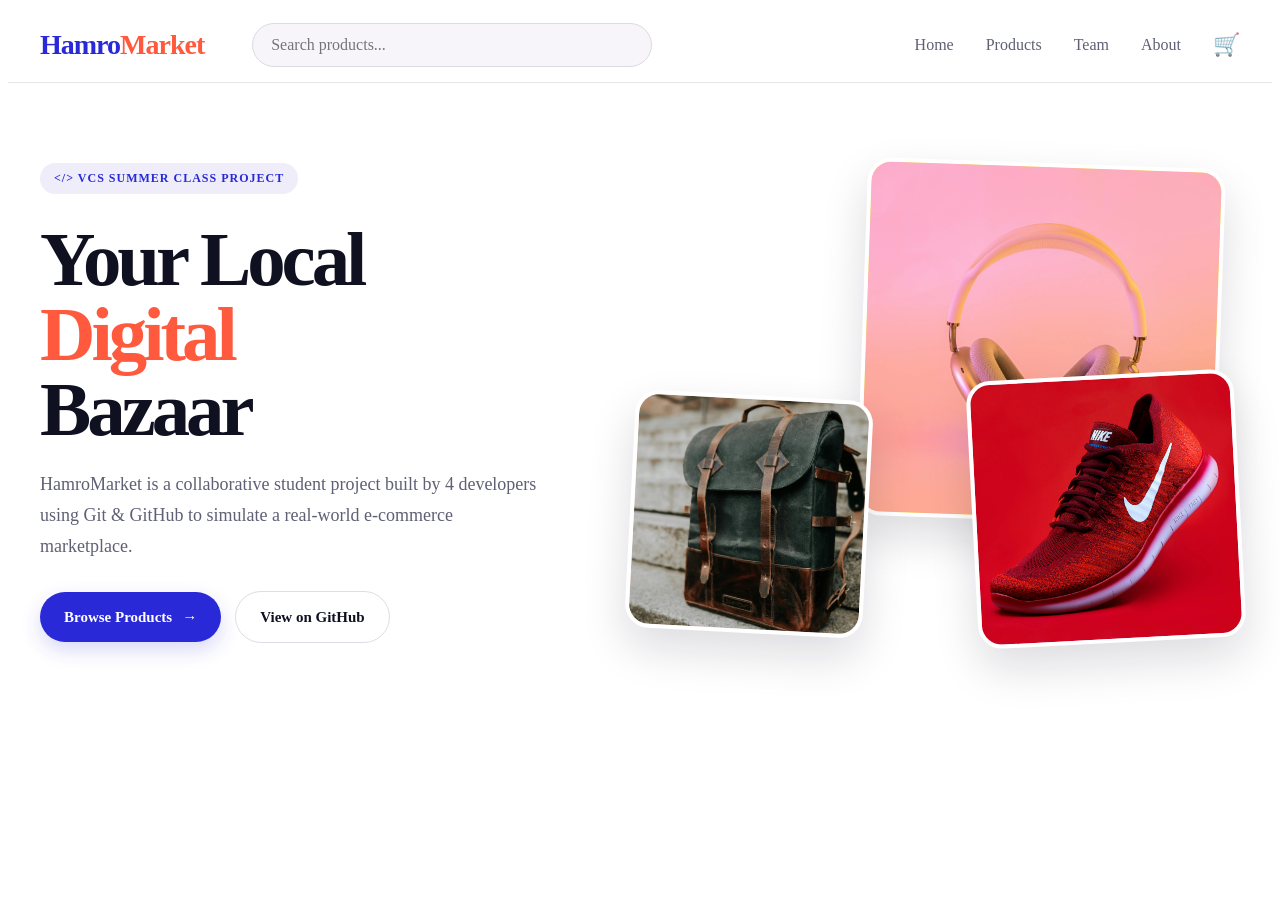
==== index.html @ f5a272bb "add hero text and hero image" ====
<!DOCTYPE html>
<html lang="en">

<head>

    <meta charset="UTF-8">

    <meta
        name="viewport"
        content="width=device-width, initial-scale=1.0"
    >

    <title>HamroMarket | Your Local Digital Bazaar</title>

    <link rel="stylesheet" href="css/style.css">

</head>

<body>
    <header class="site-header">
    <div class="header-container">

        <a href="index.html" class="logo">
            <span class="logo-hamro">Hamro</span><span class="logo-market">Market</span>
        </a>

        <div class="search-container">
            <label for="product-search" class="visually-hidden">
                Search products
            </label>

            <input
                type="search"
                id="product-search"
                placeholder="Search products..."
            >
        </div>

        <nav class="main-nav" aria-label="Main navigation">
            <a href="index.html">Home</a>
            <a href="products.html">Products</a>
            <a href="#team">Team</a>
            <a href="contact.html">About</a>
            <a href="cart.html" class="cart-link" aria-label="Shopping cart">
                🛒
            </a>
        </nav>

    </div>
</header>

    

    <main>
        <section class="hero">
    <div class="hero-container">

        <div class="hero-content">

            <span class="hero-badge">
                &lt;/&gt; VCS SUMMER CLASS PROJECT
            </span>

            <h1>
                Your Local
                <span>Digital</span>
                Bazaar
            </h1>

            <p class="hero-description">
                HamroMarket is a collaborative student project built by
                4 developers using Git &amp; GitHub to simulate a
                real-world e-commerce marketplace.
            </p>

            <div class="hero-actions">
                <a href="products.html" class="btn btn-primary">
                    Browse Products <span>→</span>
                </a>

                <a
                    href="https://github.com/"
                    class="btn btn-secondary"
                    target="_blank"
                    rel="noopener noreferrer"
                >
                    View on GitHub
                </a>
            </div>

        </div>

        <div class="hero-visual" aria-label="Featured products">

            <div class="hero-image hero-image-main">
                <img
                    src="images/headphone.webp"
                    alt="Premium wireless headphones"
                    width="360"
                    height="360"
                >
            </div>

            <div class="hero-image hero-image-shoe">
                <img
                    src="images/shoes.webp"
                    alt="Red running shoes"
                    width="250"
                    height="250"
                >
            </div>

            <div class="hero-image hero-image-bag">
                <img
                    src="images/bagpack.webp"
                    alt="Backpack for travel"
                    width="190"
                    height="190"
                >
            </div>

        </div>

    </div>
</section>

        <section class="categories">
            <!-- categories -->
        </section>

        <section class="featured-products">
            <!-- products -->
        </section>

        <section class="team" id="team">
            <!-- team -->
        </section>

    </main>

    <footer class="site-footer">
        <!-- footer -->
    </footer>
    <script src="js/main.js"></script>

</body>

</html>
---- css/style.css ----
/* =========================
   Header / Navigation
   ========================= */

.site-header {
    width: 100%;
    border-bottom: 1px solid #e5e5e5;
    background-color: #ffffff;
}

.header-container {
    max-width: 1440px;
    min-height: 74px;
    margin: 0 auto;
    padding: 0 32px;

    display: flex;
    align-items: center;
    gap: 48px;
}

/* Logo */

.logo {
    flex-shrink: 0;

    font-size: 28px;
    font-weight: 700;
    text-decoration: none;
    letter-spacing: -1px;
}

.logo-hamro {
    color: #2929d8;
}

.logo-market {
    color: #ff5a3d;
}

/* Search */

.search-container {
    flex: 1;
    max-width: 400px;
}

.search-container input {
    width: 100%;
    box-sizing: border-box;

    padding: 12px 18px;

    border: 1px solid #ddd9e5;
    border-radius: 30px;

    background-color: #f7f5fa;

    font-size: 16px;
    font-family: inherit;

    outline: none;
}

.search-container input:focus {
    border-color: #2929d8;
}

/* Navigation */

.main-nav {
    margin-left: auto;

    display: flex;
    align-items: center;
    gap: 32px;
}

.main-nav a {
    color: #5f6075;

    font-size: 16px;
    font-weight: 500;

    text-decoration: none;

    transition: color 0.2s ease;
}

.main-nav a:hover,
.main-nav a:focus {
    color: #2929d8;
}

.cart-link {
    font-size: 22px !important;
}

/* Accessibility */

.visually-hidden {
    position: absolute;

    width: 1px;
    height: 1px;

    padding: 0;
    margin: -1px;

    overflow: hidden;
    clip: rect(0, 0, 0, 0);

    white-space: nowrap;
    border: 0;
}

/* =========================
   Hero Text
   ========================= */

.hero-content {
    max-width: 600px;
}

/* Project Badge */

.hero-badge {
    display: inline-flex;
    align-items: center;

    padding: 8px 14px;

    border-radius: 999px;

    background-color: #eeedf9;
    color: #2929d8;

    font-size: 12px;
    font-weight: 700;
    letter-spacing: 1px;
    text-transform: uppercase;
}

/* Main Heading */

.hero h1 {
    margin: 28px 0 22px;

    color: #0f1020;

    font-size: clamp(58px, 6vw, 88px);
    font-weight: 800;
    line-height: 0.98;
    letter-spacing: -4px;
}

.hero h1 span {
    display: block;
    color: #ff5a3d;
}

/* Description */

.hero-description {
    max-width: 540px;

    margin: 0 0 30px;

    color: #5f6075;

    font-size: 18px;
    font-weight: 400;
    line-height: 1.7;
}

/* Buttons */

.hero-actions {
    display: flex;
    align-items: center;
    gap: 14px;
}

.btn {
    display: inline-flex;
    align-items: center;
    justify-content: center;
    gap: 10px;

    min-height: 50px;
    padding: 0 24px;

    border-radius: 999px;

    font-size: 15px;
    font-weight: 600;

    text-decoration: none;

    transition:
        transform 0.2s ease,
        box-shadow 0.2s ease,
        background-color 0.2s ease,
        border-color 0.2s ease;
}

.btn:hover {
    transform: translateY(-2px);
}

/* Primary CTA */

.btn-primary {
    background-color: #2929d8;
    color: #ffffff;

    box-shadow: 0 8px 20px rgba(41, 41, 216, 0.18);
}

.btn-primary:hover {
    background-color: #2020b8;
}

/* Secondary CTA */

.btn-secondary {
    background-color: #ffffff;
    color: #0f1020;

    border: 1px solid #dedde5;
}

.btn-secondary:hover {
    border-color: #2929d8;
    color: #2929d8;
}

/* =========================
   Hero Product Visual
   ========================= */

.hero-visual {
    position: relative;

    width: 620px;
    height: 500px;

    flex-shrink: 0;
}

/* Common image card */

.hero-image {
    position: absolute;

    overflow: hidden;

    background-color: #f7f5fa;

    border: 4px solid #ffffff;
    border-radius: 24px;

    box-shadow: 0 20px 45px rgba(15, 16, 32, 0.14);
}

.hero-image img {
    display: block;

    width: 100%;
    height: 100%;

    object-fit: cover;
}

/* Main product */

.hero-image-main {
    top: 10px;
    right: 20px;

    width: 350px;
    height: 350px;

    background-color: #f3d64f;

    transform: rotate(2deg);

    z-index: 1;
}

.hero-image-shoe {
    right: 0;
    bottom: 10px;

    width: 260px;
    height: 260px;

    background-color: #e9e9f8;

    transform: rotate(-3deg);

    z-index: 2;
}

.hero-image-bag {
    left: 10px;
    bottom: 20px;

    width: 230px;
    height: 230px;

    background-color: #ffe2da;

    transform: rotate(3deg);

    z-index: 2;
}

.hero-container {
    max-width: 1440px;
    min-height: 620px;

    margin: 0 auto;
    padding: 70px 32px;

    display: flex;
    flex-direction: row;
    align-items: center;
    justify-content: space-between;

    gap: 80px;

    box-sizing: border-box;
}
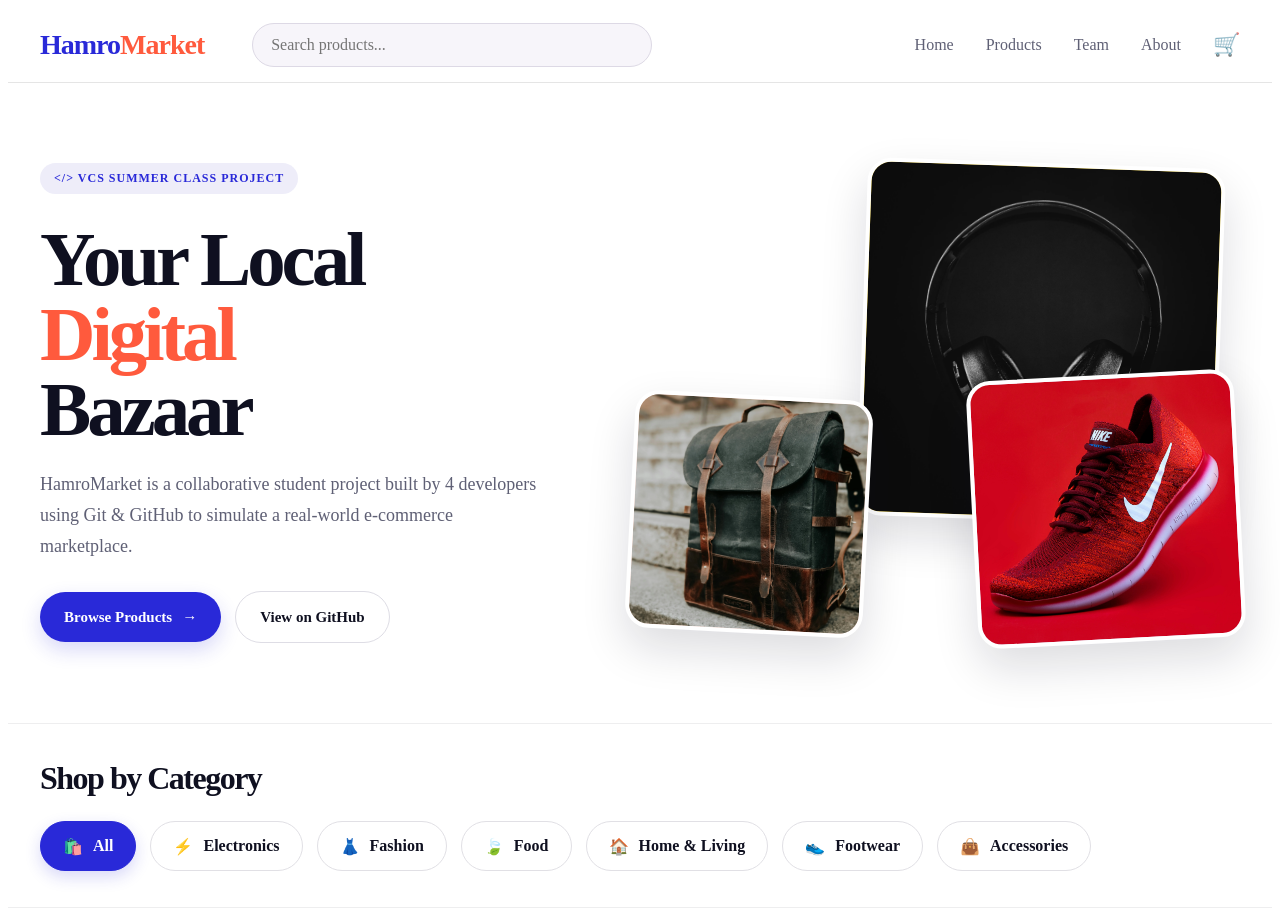
==== commit 0458fafa: "add categories section" ====
--- a/index.html
+++ b/index.html
@@ -124,9 +124,64 @@
     </div>
 </section>
 
-        <section class="categories">
-            <!-- categories -->
-        </section>
+        <section class="categories" aria-labelledby="category-heading">
+    <div class="section-container">
+
+        <h2 id="category-heading">Shop by Category</h2>
+
+        <div class="category-list" role="list">
+
+            <a href="products.html" class="category-item active" role="listitem">
+                <span aria-hidden="true">🛍️</span>
+                <span>All</span>
+            </a>
+
+            <a href="products.html?category=electronics"
+               class="category-item"
+               role="listitem">
+                <span aria-hidden="true">⚡</span>
+                <span>Electronics</span>
+            </a>
+
+            <a href="products.html?category=fashion"
+               class="category-item"
+               role="listitem">
+                <span aria-hidden="true">👗</span>
+                <span>Fashion</span>
+            </a>
+
+            <a href="products.html?category=food"
+               class="category-item"
+               role="listitem">
+                <span aria-hidden="true">🍃</span>
+                <span>Food</span>
+            </a>
+
+            <a href="products.html?category=home"
+               class="category-item"
+               role="listitem">
+                <span aria-hidden="true">🏠</span>
+                <span>Home &amp; Living</span>
+            </a>
+
+            <a href="products.html?category=footwear"
+               class="category-item"
+               role="listitem">
+                <span aria-hidden="true">👟</span>
+                <span>Footwear</span>
+            </a>
+
+            <a href="products.html?category=accessories"
+               class="category-item"
+               role="listitem">
+                <span aria-hidden="true">👜</span>
+                <span>Accessories</span>
+            </a>
+
+        </div>
+
+    </div>
+</section>
 
         <section class="featured-products">
             <!-- products -->
--- a/css/style.css
+++ b/css/style.css
@@ -331,4 +331,100 @@
     gap: 80px;
 
     box-sizing: border-box;
+}
+
+
+/* =========================
+   Categories
+   ========================= */
+
+.categories {
+    width: 100%;
+    padding: 36px 0;
+
+    background-color: #ffffff;
+
+    border-top: 1px solid #eeeeef;
+    border-bottom: 1px solid #eeeeef;
+}
+
+.section-container {
+    max-width: 1440px;
+
+    margin: 0 auto;
+    padding: 0 32px;
+
+    box-sizing: border-box;
+}
+
+.categories h2 {
+    margin: 0 0 24px;
+
+    color: #0f1020;
+
+    font-size: 32px;
+    font-weight: 750;
+    letter-spacing: -1.5px;
+}
+
+.category-list {
+    display: flex;
+    align-items: center;
+    gap: 14px;
+
+    flex-wrap: wrap;
+}
+
+.category-item {
+    display: inline-flex;
+    align-items: center;
+    justify-content: center;
+    gap: 10px;
+
+    min-height: 48px;
+    padding: 0 22px;
+
+    border: 1px solid #e1e0e5;
+    border-radius: 999px;
+
+    background-color: #ffffff;
+    color: #0f1020;
+
+    font-size: 16px;
+    font-weight: 600;
+
+    text-decoration: none;
+
+    transition:
+        background-color 0.2s ease,
+        color 0.2s ease,
+        border-color 0.2s ease,
+        transform 0.2s ease,
+        box-shadow 0.2s ease;
+}
+
+.category-item:hover {
+    border-color: #2929d8;
+    color: #2929d8;
+
+    transform: translateY(-1px);
+}
+
+.category-item:focus-visible {
+    outline: 3px solid rgba(41, 41, 216, 0.25);
+    outline-offset: 3px;
+}
+
+.category-item.active {
+    background-color: #2929d8;
+    border-color: #2929d8;
+
+    color: #ffffff;
+
+    box-shadow: 0 6px 16px rgba(41, 41, 216, 0.18);
+}
+
+.category-item.active:hover {
+    color: #ffffff;
+    background-color: #2020b8;
 }
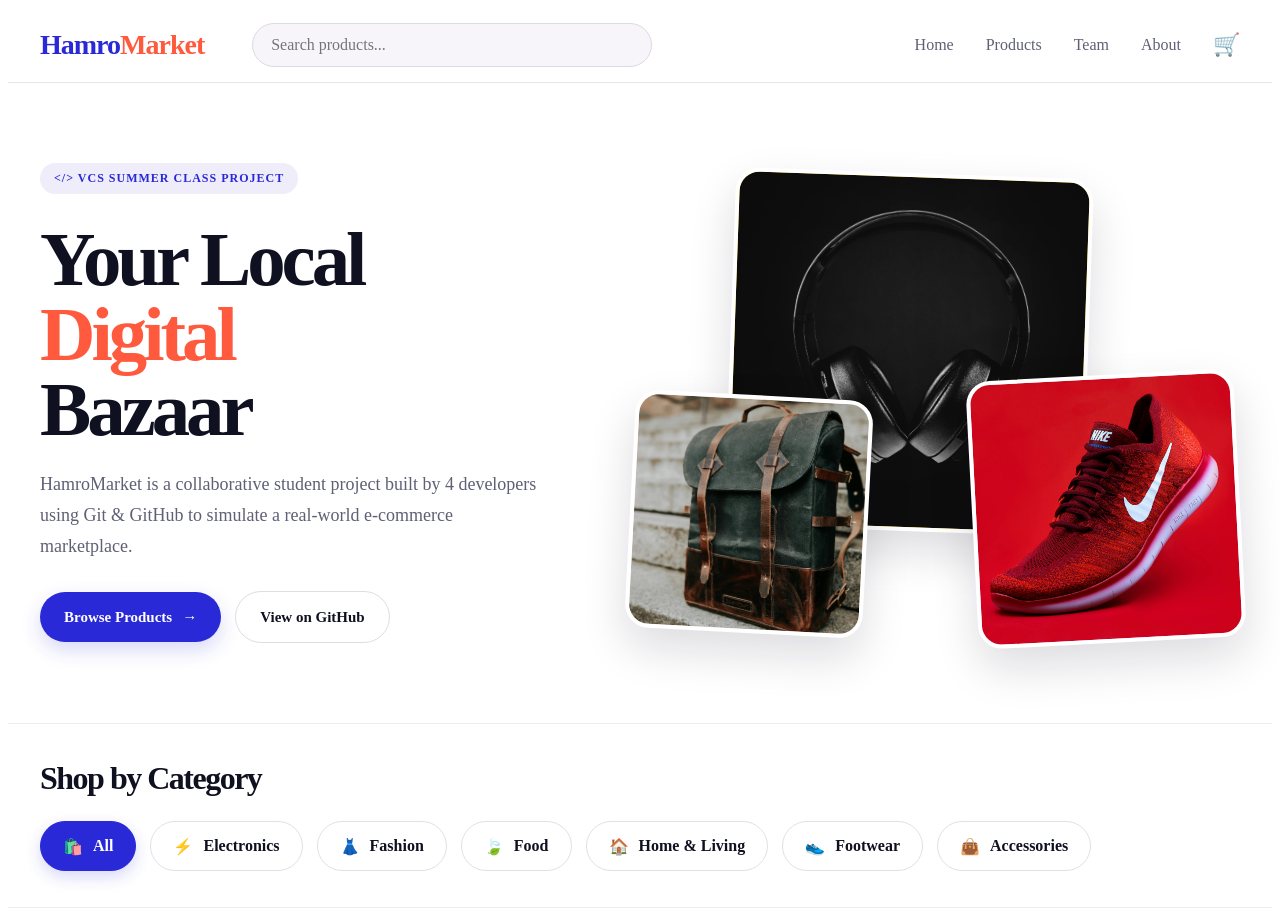
==== commit 19134c2c: "Add products page and link home page" ====
--- a/index.html
+++ b/index.html
@@ -13,6 +13,7 @@
     <title>HamroMarket | Your Local Digital Bazaar</title>
 
     <link rel="stylesheet" href="css/style.css">
+
 
 </head>
 
--- a/css/style.css
+++ b/css/style.css
@@ -275,8 +275,8 @@
 /* Main product */
 
 .hero-image-main {
-    top: 10px;
-    right: 20px;
+    top: 20px;
+    left: 110px;
 
     width: 350px;
     height: 350px;
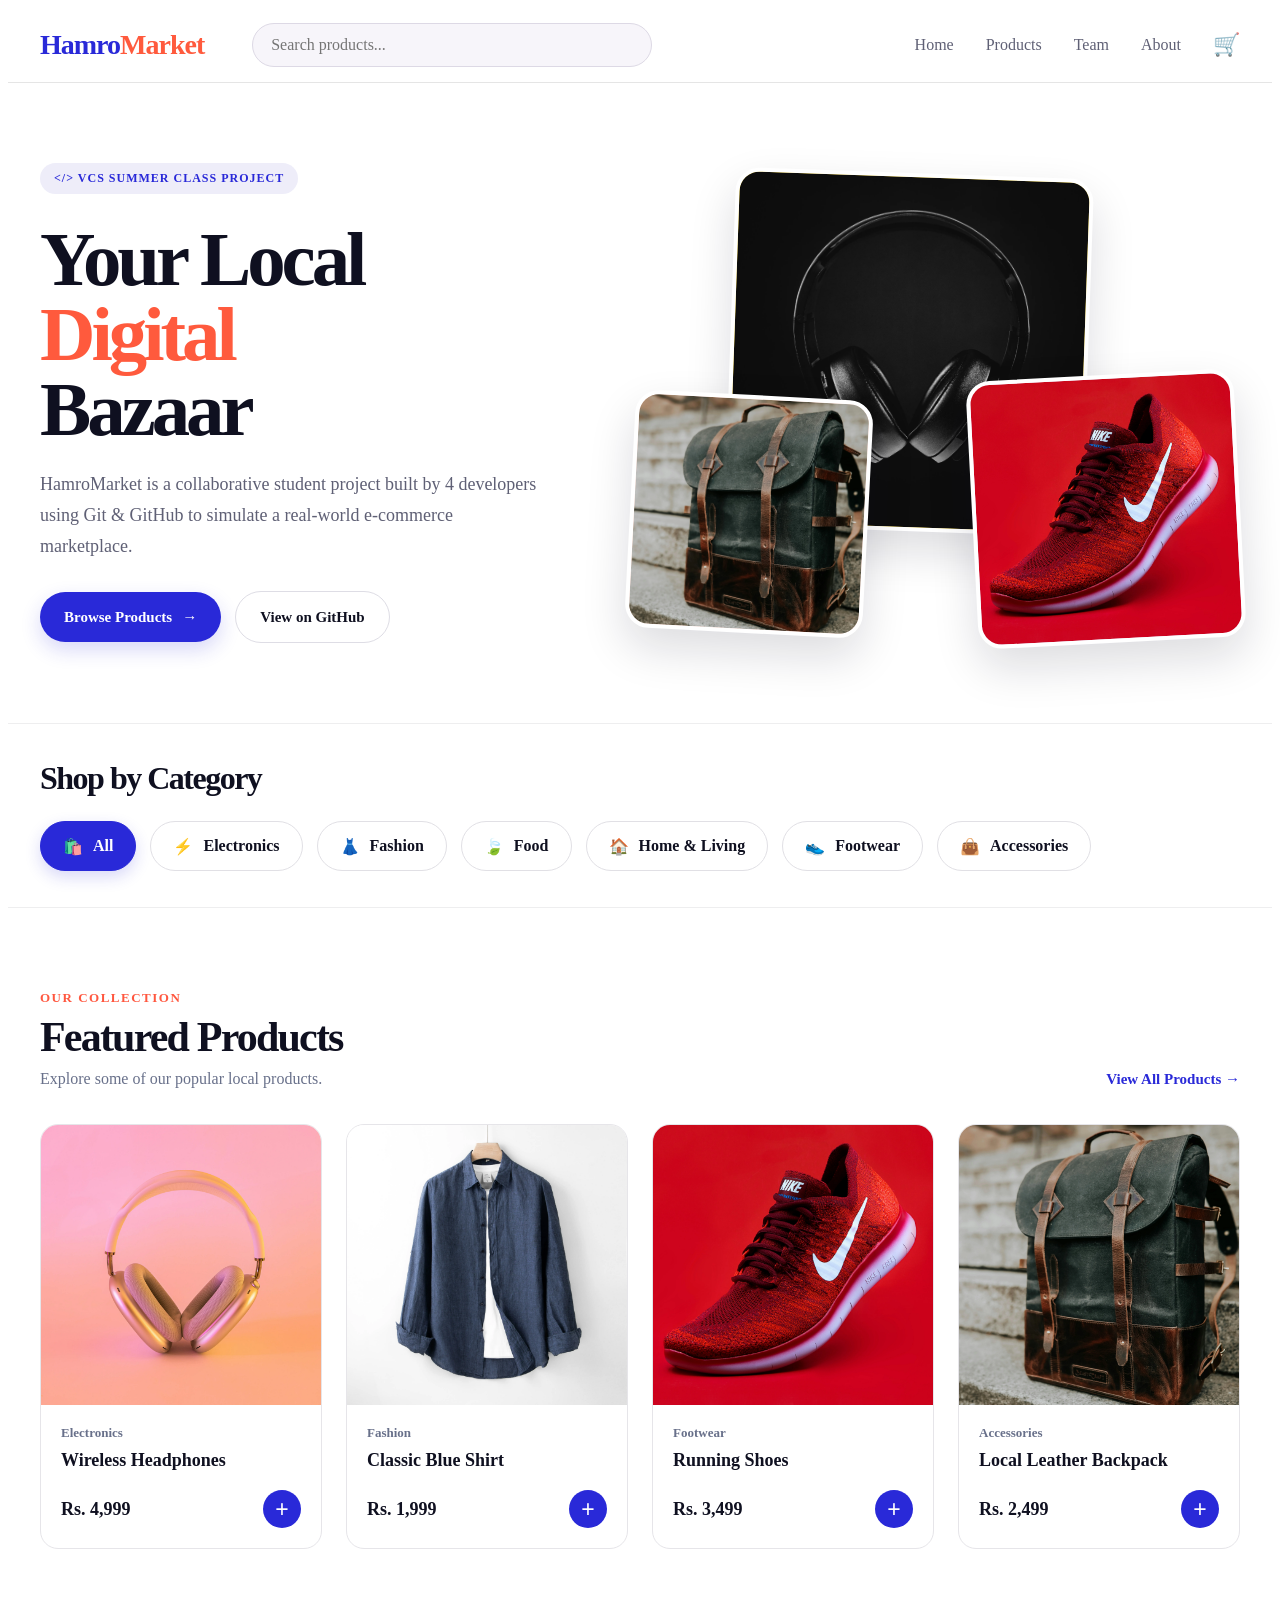
==== commit 3301bbc1: "Add feature products" ====
--- a/index.html
+++ b/index.html
@@ -13,7 +13,6 @@
     <title>HamroMarket | Your Local Digital Bazaar</title>
 
     <link rel="stylesheet" href="css/style.css">
-
 
 </head>
 
@@ -80,7 +79,7 @@
                 </a>
 
                 <a
-                    href="https://github.com/"
+                    href="https://github.com/suman222222/HAMROMARKET"
                     class="btn btn-secondary"
                     target="_blank"
                     rel="noopener noreferrer"
@@ -95,7 +94,7 @@
 
             <div class="hero-image hero-image-main">
                 <img
-                    src="images/headphone.webp"
+                    src="images/heroproducts/headphone.webp"
                     alt="Premium wireless headphones"
                     width="360"
                     height="360"
@@ -104,7 +103,7 @@
 
             <div class="hero-image hero-image-shoe">
                 <img
-                    src="images/shoes.webp"
+                    src="images/heroproducts/shoes.webp"
                     alt="Red running shoes"
                     width="250"
                     height="250"
@@ -113,7 +112,7 @@
 
             <div class="hero-image hero-image-bag">
                 <img
-                    src="images/bagpack.webp"
+                    src="images/heroproducts/bagpack.webp"
                     alt="Backpack for travel"
                     width="190"
                     height="190"
@@ -184,9 +183,208 @@
     </div>
 </section>
 
-        <section class="featured-products">
-            <!-- products -->
-        </section>
+
+        <section class="featured-products" aria-labelledby="products-heading">
+    <div class="section-container">
+
+        <div class="section-heading">
+            <div>
+                <span class="section-label">OUR COLLECTION</span>
+                <h2 id="products-heading">Featured Products</h2>
+                <p>Explore some of our popular local products.</p>
+            </div>
+
+            <a href="products.html" class="view-all-link">
+                View All Products →
+            </a>
+        </div>
+
+        <div class="product-grid">
+
+            <!-- Product 1 -->
+            <article class="product-card">
+
+                <a href="products.html" class="product-image">
+                    <img
+                        src="images/products/wireless headphone.webp"
+                        width="400"
+                        height="400"
+                        loading="lazy"
+                        alt="Wireless headphones"
+                    >
+                </a>
+
+                <div class="product-info">
+
+                    <span class="product-category">
+                        Electronics
+                    </span>
+
+                    <h3>
+                        <a href="products.html">
+                            Wireless Headphones
+                        </a>
+                    </h3>
+
+                    <div class="product-bottom">
+                        <span class="product-price">
+                            Rs. 4,999
+                        </span>
+
+                        <button
+                            type="button"
+                            class="add-cart-btn"
+                            aria-label="Add Wireless Headphones to cart"
+                        >
+                            +
+                        </button>
+                    </div>
+
+                </div>
+
+            </article>
+
+
+            <!-- Product 2 -->
+            <article class="product-card">
+
+                <a href="products.html" class="product-image">
+                    <img
+                        src="images/products/blue shirt.webp"
+                        width="400"
+                        height="400"
+                        loading="lazy"
+                        alt="Blue casual shirt"
+                    >
+                </a>
+
+                <div class="product-info">
+
+                    <span class="product-category">
+                        Fashion
+                    </span>
+
+                    <h3>
+                        <a href="products.html">
+                            Classic Blue Shirt
+                        </a>
+                    </h3>
+
+                    <div class="product-bottom">
+                        <span class="product-price">
+                            Rs. 1,999
+                        </span>
+
+                        <button
+                            type="button"
+                            class="add-cart-btn"
+                            aria-label="Add Classic Blue Shirt to cart"
+                        >
+                            +
+                        </button>
+                    </div>
+
+                </div>
+
+            </article>
+
+
+            <!-- Product 3 -->
+            <article class="product-card">
+
+                <a href="products.html" class="product-image">
+                    <img
+                        src="images/heroproducts/shoes.webp"
+                        width="400"
+                        height="400"
+                        loading="lazy"
+                        alt="Red running shoes"
+                    >
+                </a>
+
+                <div class="product-info">
+
+                    <span class="product-category">
+                        Footwear
+                    </span>
+
+                    <h3>
+                        <a href="products.html">
+                            Running Shoes
+                        </a>
+                    </h3>
+
+                    <div class="product-bottom">
+                        <span class="product-price">
+                            Rs. 3,499
+                        </span>
+
+                        <button
+                            type="button"
+                            class="add-cart-btn"
+                            aria-label="Add Running Shoes to cart"
+                        >
+                            +
+                        </button>
+                    </div>
+
+                </div>
+
+            </article>
+
+
+            <!-- Product 4 -->
+            <article class="product-card">
+
+                <a href="products.html" class="product-image">
+                    <img
+                        src="images/heroproducts/bagpack.webp"
+                        width="400"
+                        height="400"
+                        loading="lazy"
+                        alt="Local leather backpack"
+                    >
+                </a>
+
+                <div class="product-info">
+
+                    <span class="product-category">
+                        Accessories
+                    </span>
+
+                    <h3>
+                        <a href="products.html">
+                            Local Leather Backpack
+                        </a>
+                    </h3>
+
+                    <div class="product-bottom">
+                        <span class="product-price">
+                            Rs. 2,499
+                        </span>
+
+                        <button
+                            type="button"
+                            class="add-cart-btn"
+                            aria-label="Add Local Leather Backpack to cart"
+                        >
+                            +
+                        </button>
+                    </div>
+
+                </div>
+
+            </article>
+
+        </div>
+
+    </div>
+</section>
+
+
+                 
+                    
+
 
         <section class="team" id="team">
             <!-- team -->
--- a/css/style.css
+++ b/css/style.css
@@ -427,4 +427,201 @@
 .category-item.active:hover {
     color: #ffffff;
     background-color: #2020b8;
+}
+
+/* =========================
+   Featured Products
+   ========================= */
+
+.featured-products {
+    padding: 80px 0;
+    background-color: #ffffff;
+}
+
+.section-heading {
+    display: flex;
+    align-items: flex-end;
+    justify-content: space-between;
+    gap: 30px;
+
+    margin-bottom: 36px;
+}
+
+.section-label {
+    display: inline-block;
+
+    margin-bottom: 8px;
+
+    color: #ff573f;
+
+    font-size: 13px;
+    font-weight: 700;
+    letter-spacing: 1.5px;
+    text-transform: uppercase;
+}
+
+.section-heading h2 {
+    margin: 0;
+
+    color: #0f1020;
+
+    font-size: 42px;
+    line-height: 1.1;
+    letter-spacing: -1.8px;
+}
+
+.section-heading p {
+    margin: 10px 0 0;
+
+    color: #68708a;
+
+    font-size: 16px;
+}
+
+.view-all-link {
+    color: #2929d8;
+
+    font-size: 15px;
+    font-weight: 700;
+
+    text-decoration: none;
+
+    white-space: nowrap;
+}
+
+.view-all-link:hover {
+    text-decoration: underline;
+}
+
+.product-grid {
+    display: grid;
+
+    grid-template-columns: repeat(4, minmax(0, 1fr));
+
+    gap: 24px;
+}
+
+.product-card {
+    overflow: hidden;
+
+    border: 1px solid #e6e5e9;
+    border-radius: 18px;
+
+    background-color: #ffffff;
+
+    transition:
+        transform 0.2s ease,
+        box-shadow 0.2s ease;
+}
+
+.product-card:hover {
+    transform: translateY(-5px);
+
+    box-shadow: 0 14px 30px rgba(15, 16, 32, 0.1);
+}
+
+.product-image {
+    display: block;
+
+    overflow: hidden;
+
+    aspect-ratio: 1 / 1;
+
+    background-color: #f5f5f7;
+}
+
+.product-image img {
+    display: block;
+
+    width: 100%;
+    height: 100%;
+
+    object-fit: cover;
+
+    transition: transform 0.3s ease;
+}
+
+.product-card:hover .product-image img {
+    transform: scale(1.04);
+}
+
+.product-info {
+    padding: 20px;
+}
+
+.product-category {
+    display: block;
+
+    margin-bottom: 7px;
+
+    color: #68708a;
+
+    font-size: 13px;
+    font-weight: 600;
+}
+
+.product-info h3 {
+    margin: 0;
+
+    font-size: 18px;
+    line-height: 1.35;
+}
+
+.product-info h3 a {
+    color: #0f1020;
+
+    text-decoration: none;
+}
+
+.product-info h3 a:hover {
+    color: #2929d8;
+}
+
+.product-bottom {
+    display: flex;
+    align-items: center;
+    justify-content: space-between;
+
+    margin-top: 18px;
+}
+
+.product-price {
+    color: #0f1020;
+
+    font-size: 18px;
+    font-weight: 750;
+}
+
+.add-cart-btn {
+    display: inline-flex;
+    align-items: center;
+    justify-content: center;
+
+    width: 38px;
+    height: 38px;
+
+    border: 0;
+    border-radius: 50%;
+
+    background-color: #2929d8;
+    color: #ffffff;
+
+    font-size: 23px;
+    line-height: 1;
+
+    cursor: pointer;
+
+    transition:
+        background-color 0.2s ease,
+        transform 0.2s ease;
+}
+
+.add-cart-btn:hover {
+    background-color: #2020b8;
+    transform: scale(1.05);
+}
+
+.add-cart-btn:focus-visible {
+    outline: 3px solid rgba(41, 41, 216, 0.25);
+    outline-offset: 3px;
 }
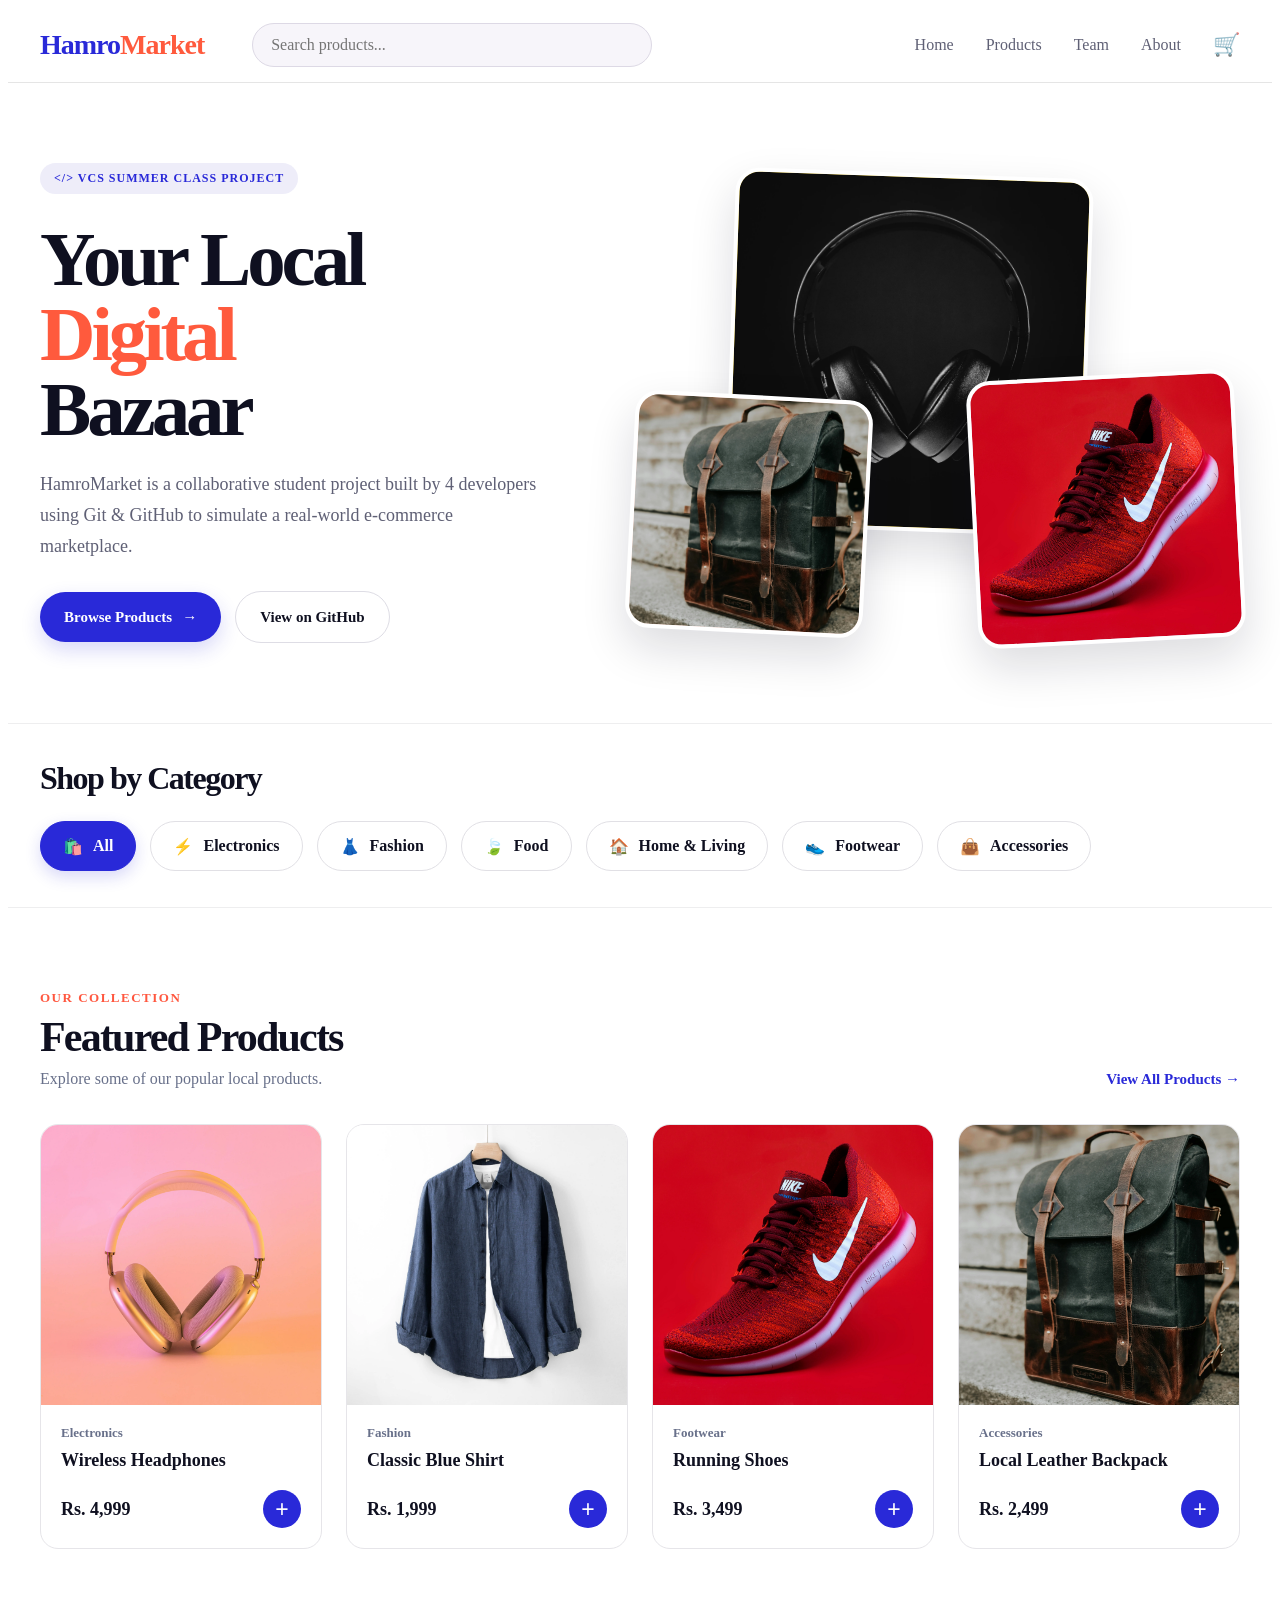
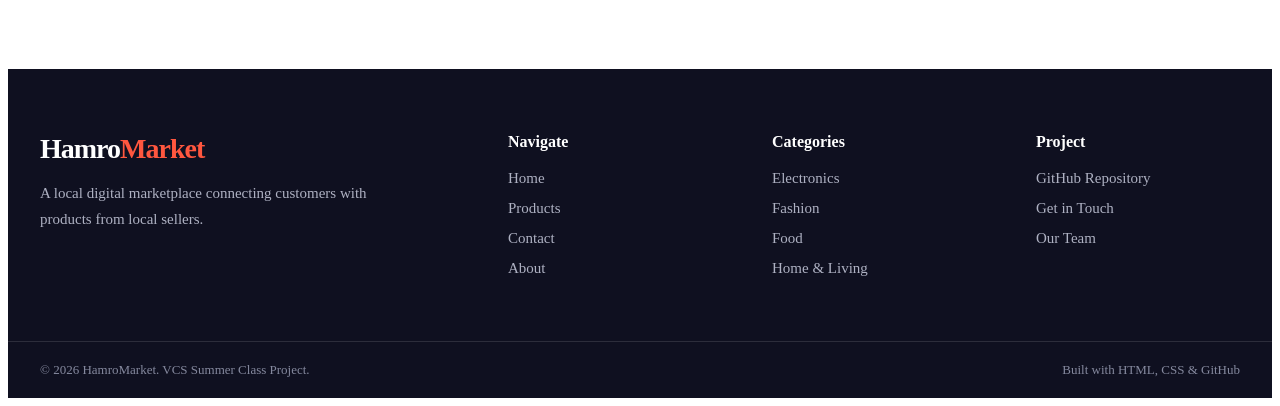
==== commit b26f220c: "feat: add homepage footer" ====
--- a/index.html
+++ b/index.html
@@ -391,10 +391,66 @@
         </section>
 
     </main>
-
     <footer class="site-footer">
-        <!-- footer -->
-    </footer>
+    <div class="footer-container">
+
+        <div class="footer-brand">
+            <a href="index.html" class="footer-logo">
+                Hamro<span>Market</span>
+            </a>
+
+            <p>
+                A local digital marketplace connecting customers
+                with products from local sellers.
+            </p>
+        </div>
+
+        <div class="footer-column">
+            <h3>Navigate</h3>
+
+            <ul>
+                <li><a href="index.html">Home</a></li>
+                <li><a href="products.html">Products</a></li>
+                <li><a href="contact.html">Contact</a></li>
+                <li><a href="about.html">About</a></li>
+            </ul>
+        </div>
+
+        <div class="footer-column">
+            <h3>Categories</h3>
+
+            <ul>
+                <li><a href="products.html">Electronics</a></li>
+                <li><a href="products.html">Fashion</a></li>
+                <li><a href="products.html">Food</a></li>
+                <li><a href="products.html">Home &amp; Living</a></li>
+            </ul>
+        </div>
+
+        <div class="footer-column">
+            <h3>Project</h3>
+
+            <ul>
+                <li><a href="#">GitHub Repository</a></li>
+                <li><a href="contact.html">Get in Touch</a></li>
+                <li><a href="about.html">Our Team</a></li>
+            </ul>
+        </div>
+
+    </div>
+
+    <div class="footer-bottom">
+        <p>
+            © 2026 HamroMarket. VCS Summer Class Project.
+        </p>
+
+        <p>
+            Built with HTML, CSS &amp; GitHub
+        </p>
+    </div>
+</footer>
+
+    
     <script src="js/main.js"></script>
 
 </body>
--- a/css/style.css
+++ b/css/style.css
@@ -624,4 +624,117 @@
 .add-cart-btn:focus-visible {
     outline: 3px solid rgba(41, 41, 216, 0.25);
     outline-offset: 3px;
+}
+
+/* =========================
+   Footer
+   ========================= */
+
+.site-footer {
+    margin-top: 40px;
+
+    background-color: #0f1020;
+    color: #ffffff;
+}
+
+.footer-container {
+    max-width: 1440px;
+
+    margin: 0 auto;
+    padding: 64px 32px;
+
+    display: grid;
+    grid-template-columns: 2fr 1fr 1fr 1fr;
+
+    gap: 60px;
+}
+
+.footer-logo {
+    display: inline-block;
+
+    margin-bottom: 16px;
+
+    color: #ffffff;
+
+    font-size: 28px;
+    font-weight: 800;
+
+    letter-spacing: -1px;
+    text-decoration: none;
+}
+
+.footer-logo span {
+    color: #ff573f;
+}
+
+.footer-brand p {
+    max-width: 360px;
+
+    margin: 0;
+
+    color: #aeb1c2;
+
+    font-size: 15px;
+    line-height: 1.7;
+}
+
+.footer-column h3 {
+    margin: 0 0 18px;
+
+    color: #ffffff;
+
+    font-size: 16px;
+}
+
+.footer-column ul {
+    display: flex;
+    flex-direction: column;
+    gap: 12px;
+
+    margin: 0;
+    padding: 0;
+
+    list-style: none;
+}
+
+.footer-column a {
+    color: #aeb1c2;
+
+    font-size: 15px;
+
+    text-decoration: none;
+
+    transition: color 0.2s ease;
+}
+
+.footer-column a:hover {
+    color: #ffffff;
+}
+
+.footer-column a:focus-visible {
+    outline: 2px solid #ffffff;
+    outline-offset: 4px;
+}
+
+.footer-bottom {
+    max-width: 1440px;
+
+    margin: 0 auto;
+    padding: 20px 32px;
+
+    display: flex;
+    align-items: center;
+    justify-content: space-between;
+
+    gap: 20px;
+
+    border-top: 1px solid rgba(255, 255, 255, 0.12);
+}
+
+.footer-bottom p {
+    margin: 0;
+
+    color: #85899e;
+
+    font-size: 13px;
 }
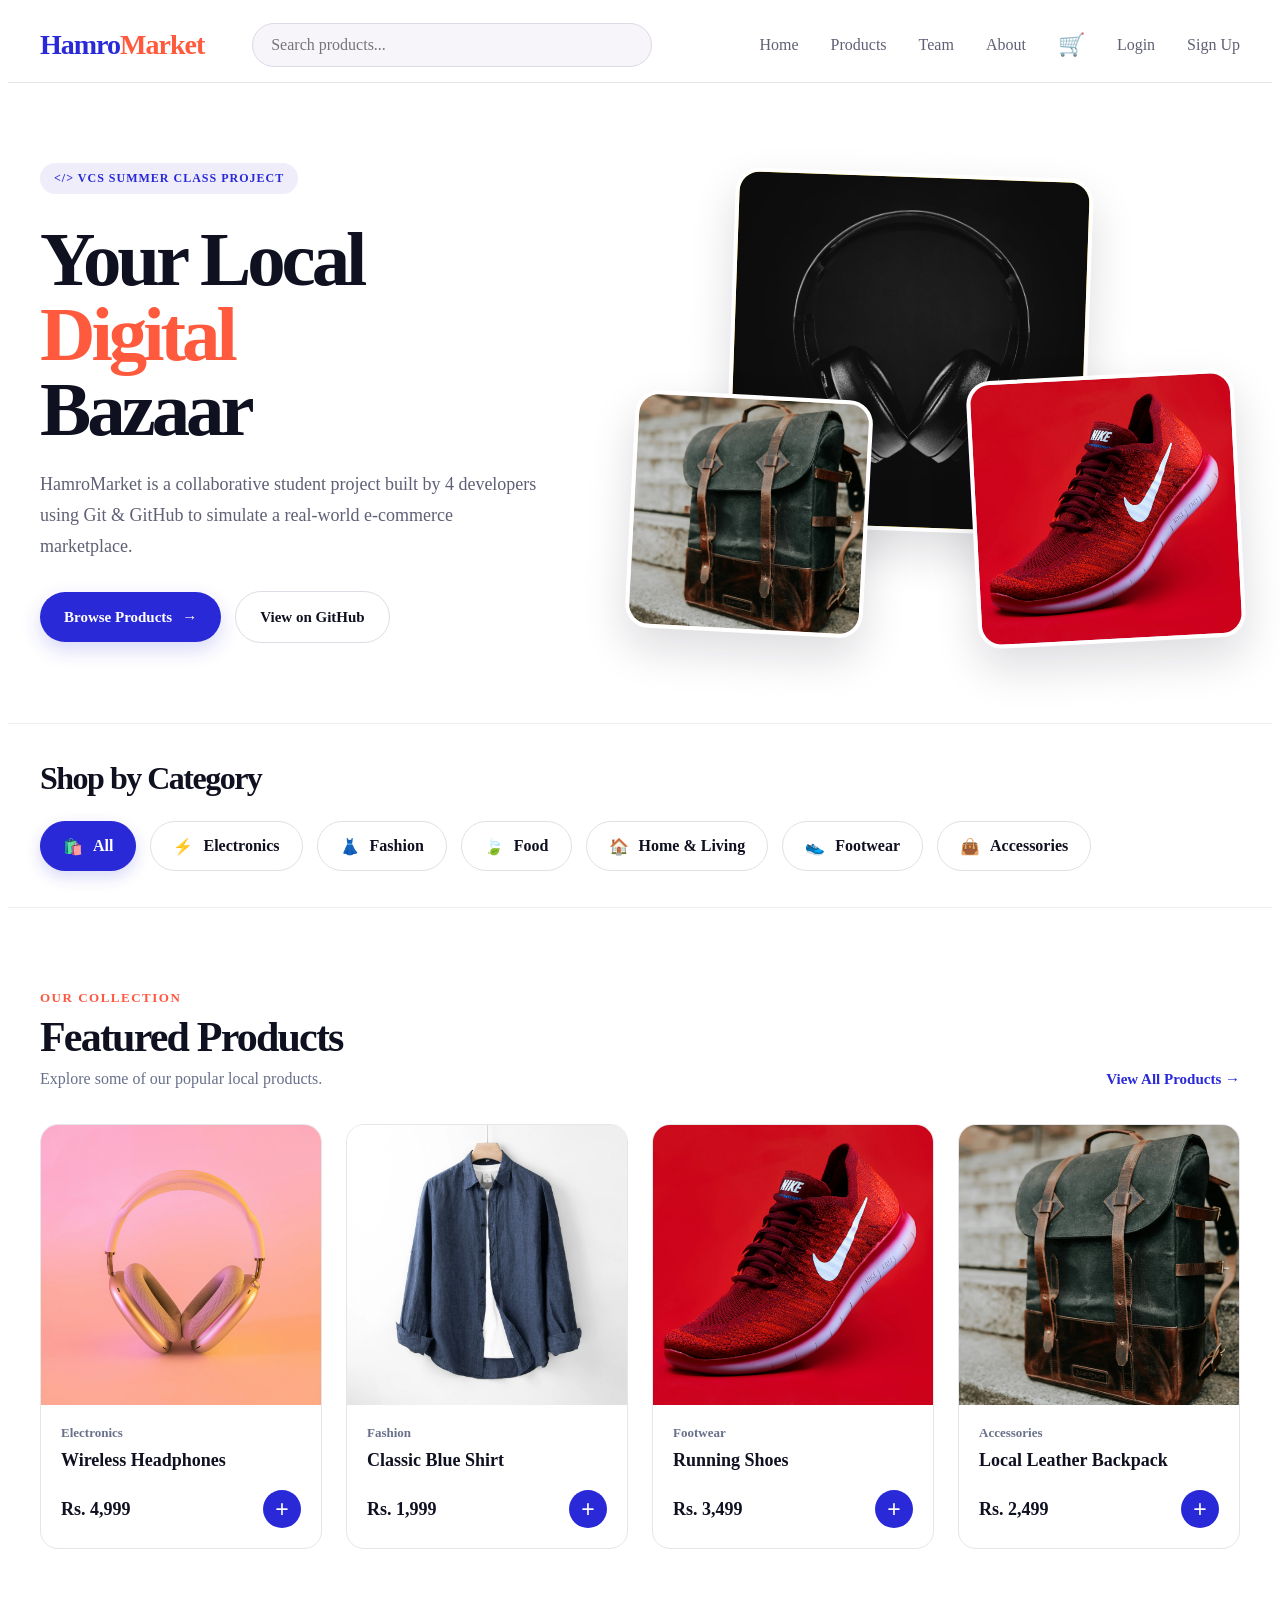
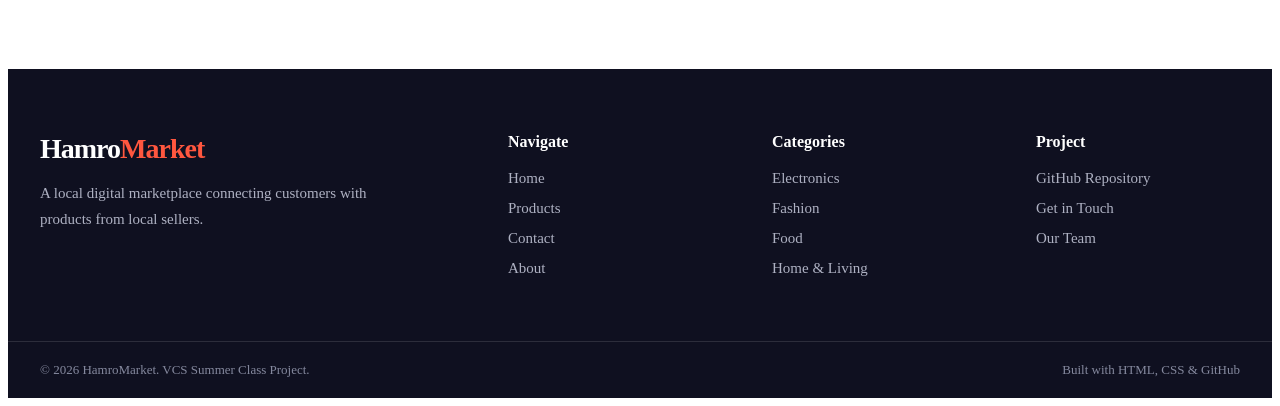
==== commit 875faab7: "feature:Add Login and Signup to the nav" ====
--- a/index.html
+++ b/index.html
@@ -43,6 +43,8 @@
             <a href="contact.html">About</a>
             <a href="cart.html" class="cart-link" aria-label="Shopping cart">
                 🛒
+            <a href="login.html">Login</a>
+            <a href="signup.html">Sign Up</a>
             </a>
         </nav>
 
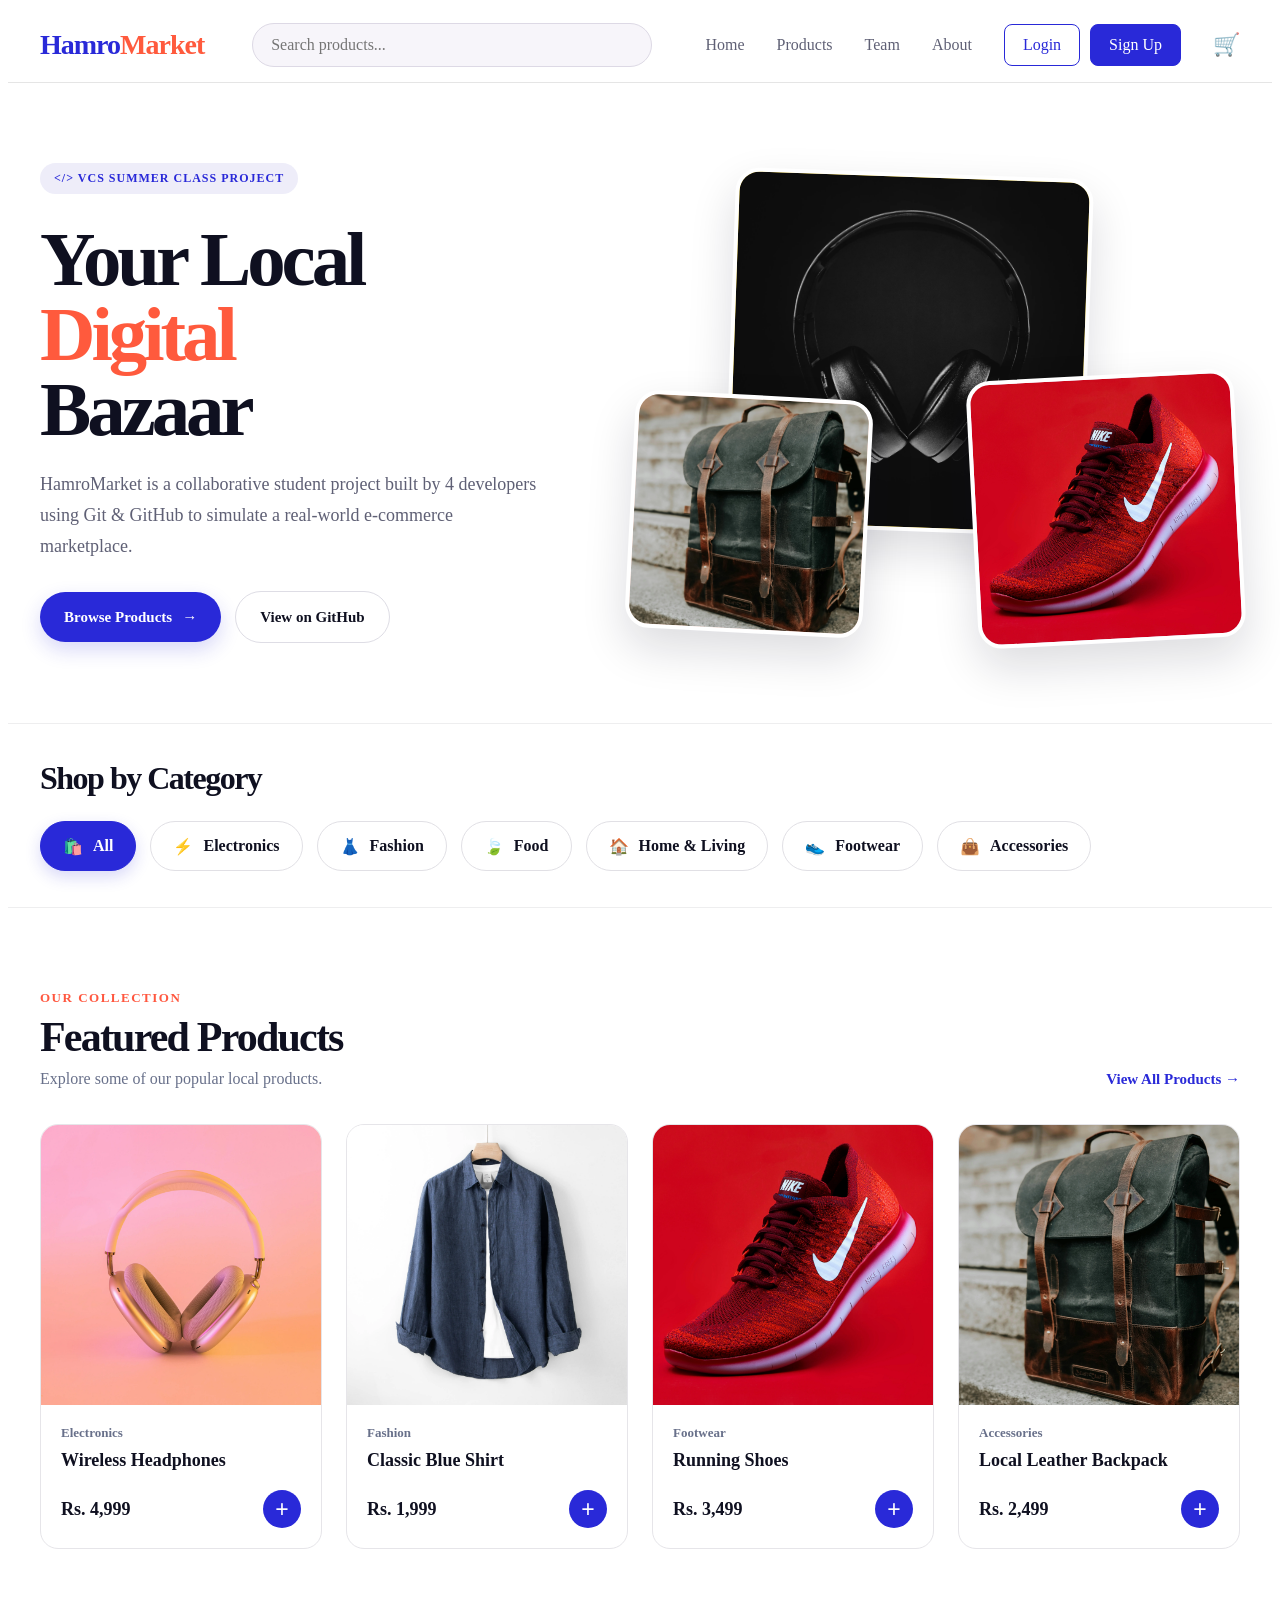
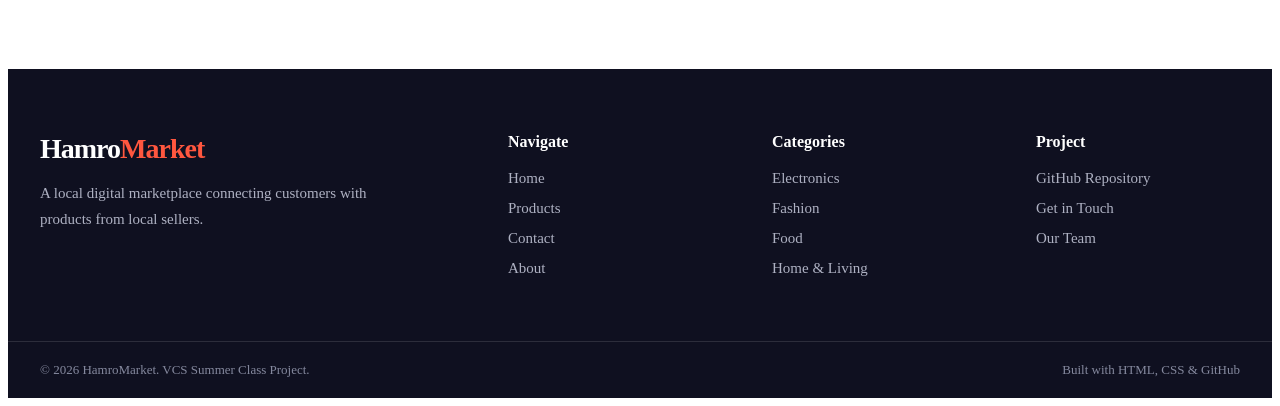
==== commit d29fd6af: "Add style to signin  button" ====
--- a/index.html
+++ b/index.html
@@ -41,11 +41,15 @@
             <a href="products.html">Products</a>
             <a href="#team">Team</a>
             <a href="contact.html">About</a>
+            <div class="nav-actions">
+                <a href="login.html" class="login-btn">Login</a>
+                <a href="signup.html" class="signup-btn">Sign Up</a>
+            </div>
             <a href="cart.html" class="cart-link" aria-label="Shopping cart">
                 🛒
-            <a href="login.html">Login</a>
-            <a href="signup.html">Sign Up</a>
-            </a>
+            
+            </a>
+
         </nav>
 
     </div>
--- a/css/style.css
+++ b/css/style.css
@@ -737,4 +737,70 @@
     color: #85899e;
 
     font-size: 13px;
-}+}
+
+.nav-actions {
+    display: flex;
+    align-items: center;
+    gap: 10px;
+}
+
+.login-btn,
+.signup-btn {
+    display: inline-flex;
+    align-items: center;
+    justify-content: center;
+
+    min-height: 40px;
+    padding: 0 18px;
+
+    border-radius: 8px;
+
+    font-size: 14px;
+    font-weight: 700;
+    text-decoration: none;
+
+    transition: 0.2s ease;
+}
+
+.login-btn {
+    border: 1px solid #2929d8;
+    color: #2929d8;
+    background: transparent;
+}
+
+.login-btn:hover {
+    background-color: #2929d8;
+    color: #ffffff;
+}
+
+.signup-btn {
+    display: inline-flex;
+    align-items: center;
+    justify-content: center;
+
+    min-height: 40px;
+    padding: 0 18px;
+
+    border: 1px solid #2929d8;
+    border-radius: 8px;
+
+    background-color: #2929d8;
+    color: #ffffff;
+
+    font-size: 14px;
+    font-weight: 700;
+    text-decoration: none;
+
+    transition: all 0.2s ease;
+}
+
+.nav-actions .signup-btn {
+    color: #ffffff;
+    background-color: #2929d8;
+}
+
+.nav-actions .login-btn {
+    color: #2929d8;
+    background-color: transparent;
+}
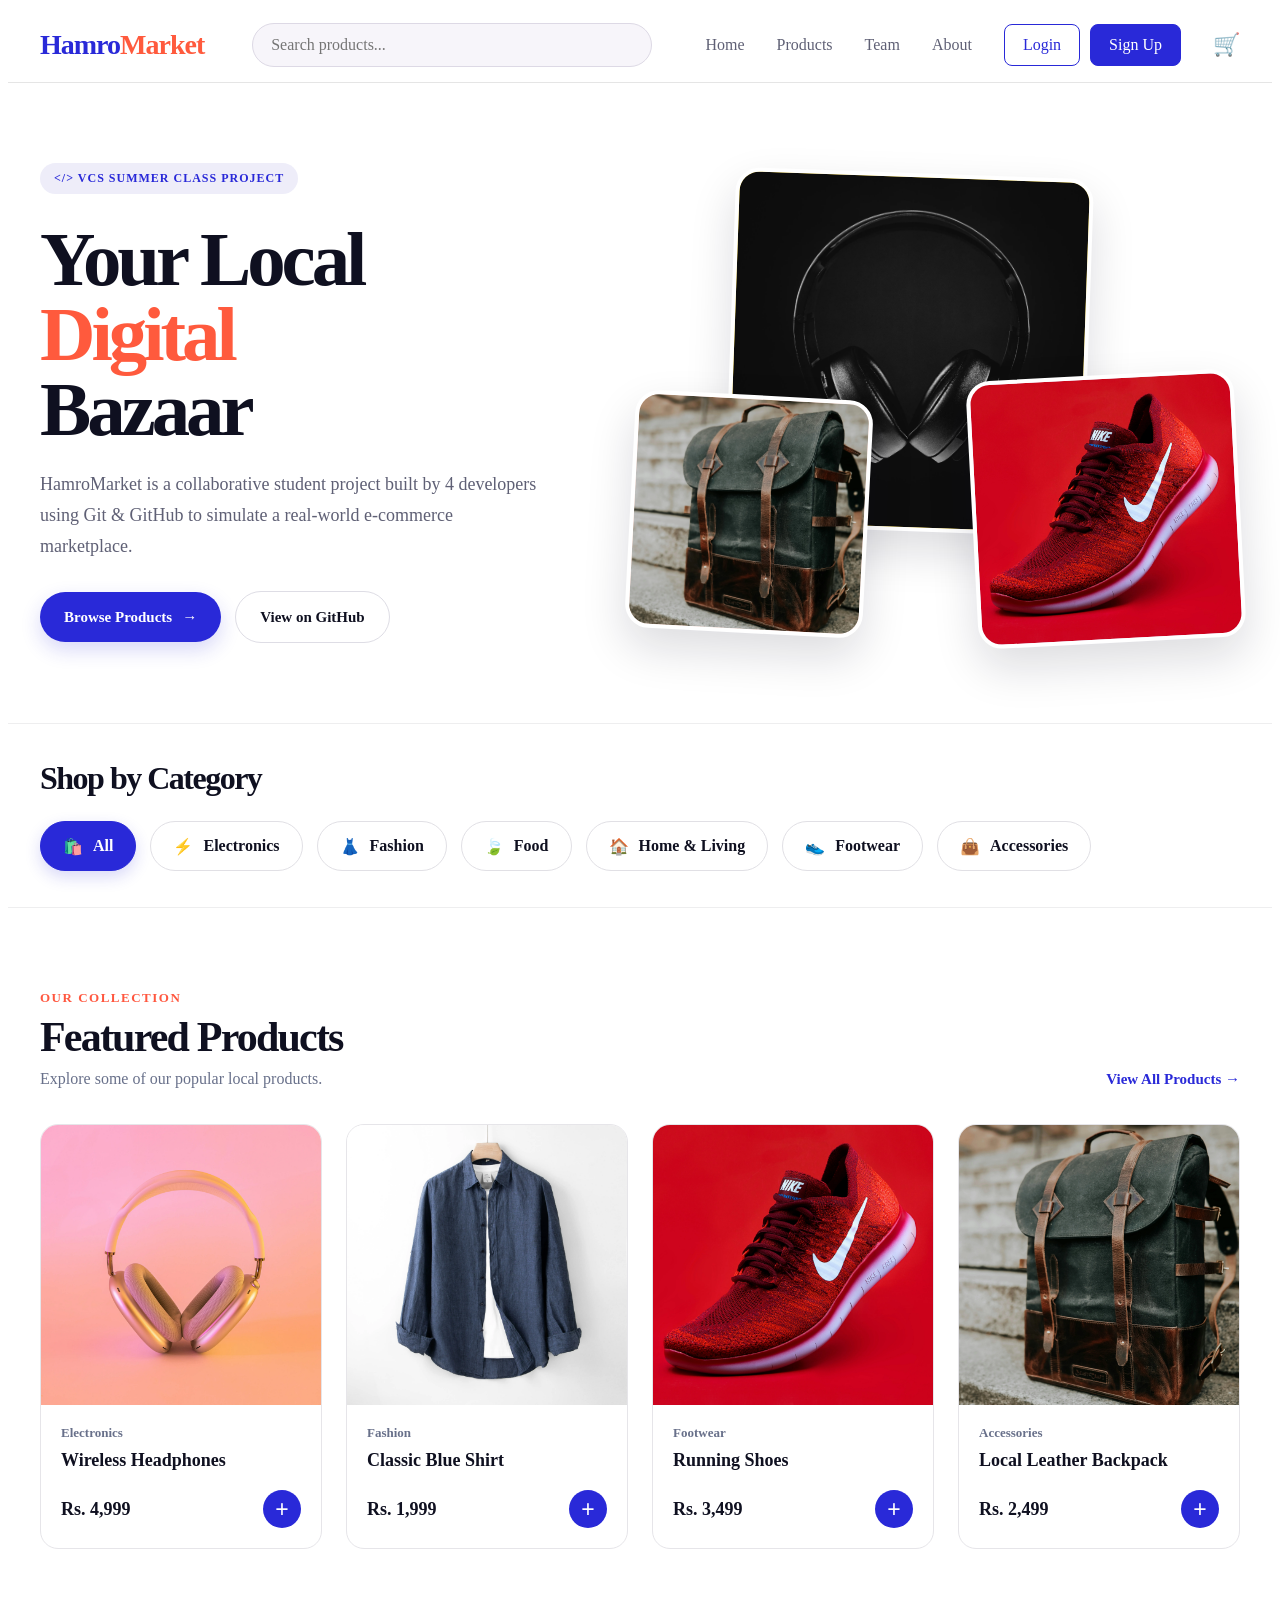
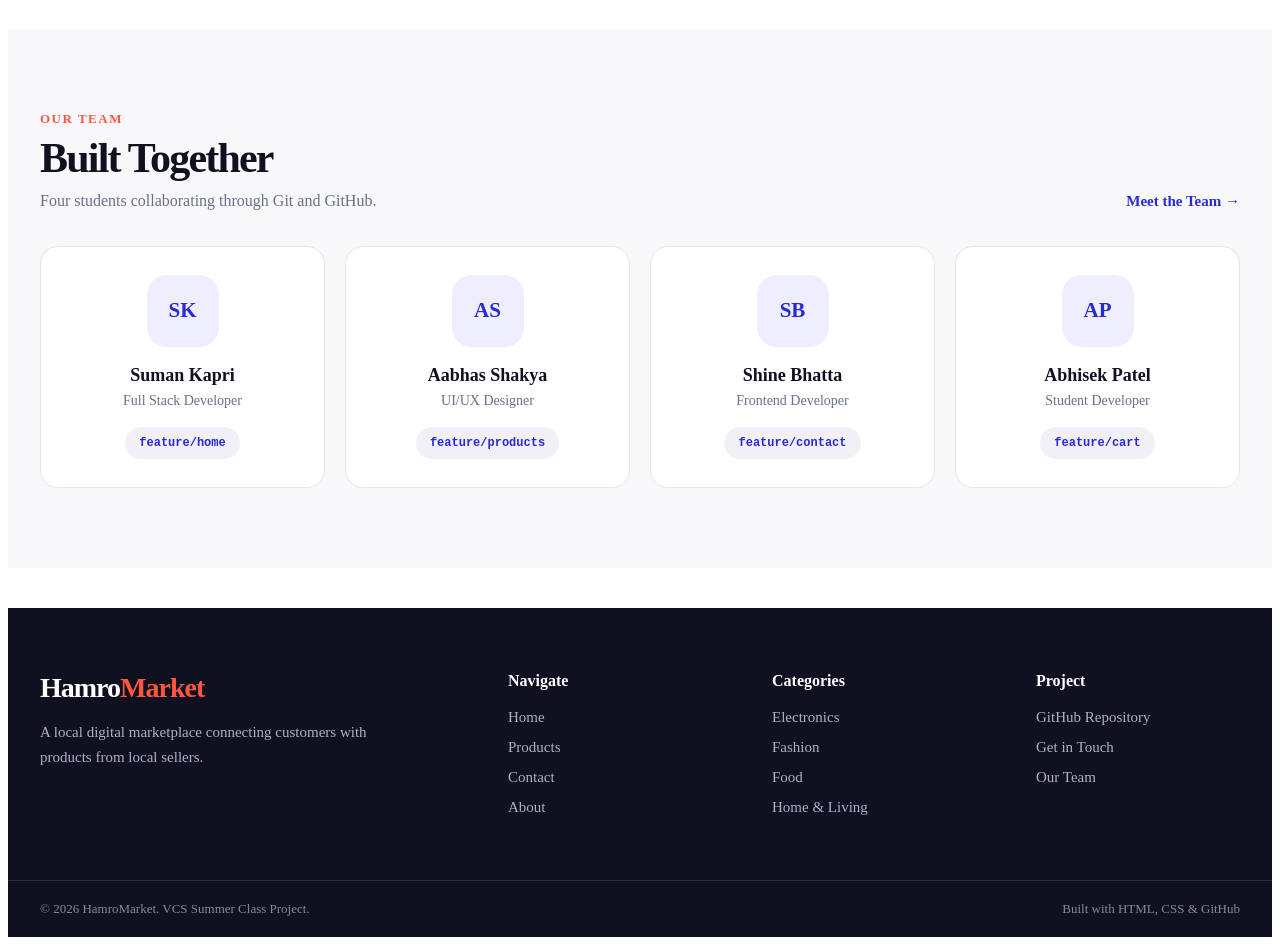
==== commit 5a912794: "Add our team section" ====
--- a/index.html
+++ b/index.html
@@ -49,7 +49,6 @@
                 🛒
             
             </a>
-
         </nav>
 
     </div>
@@ -388,13 +387,97 @@
 </section>
 
 
-                 
-                    
-
-
-        <section class="team" id="team">
-            <!-- team -->
-        </section>
+
+        <!-- Team Section -->
+         <section class="team-section" aria-labelledby="team-heading">
+            <div class="section-container">
+                <div class="section-heading team-heading">
+                    <div>
+                <span class="section-label">OUR TEAM</span>
+                <h2 id="team-heading">Built Together</h2>
+                <p>
+                    Four students collaborating through Git and GitHub.
+                </p>
+            </div>
+
+            <a href="about.html" class="view-all-link">
+                Meet the Team →
+            </a>
+        </div>
+
+        <div class="team-grid">
+
+            <!-- Suman -->
+            <article class="team-card">
+                <div class="member-avatar">
+                    SK
+                </div>
+
+                <div class="member-info">
+                    <h3>Suman Kapri</h3>
+                    <p class="member-role">Full Stack Developer</p>
+
+                    <span class="member-branch">
+                        feature/home
+                    </span>
+                </div>
+            </article>
+
+
+            <!-- Aabhas -->
+            <article class="team-card">
+                <div class="member-avatar">
+                    AS
+                </div>
+
+                <div class="member-info">
+                    <h3>Aabhas Shakya</h3>
+                    <p class="member-role">UI/UX Designer</p>
+
+                    <span class="member-branch">
+                        feature/products
+                    </span>
+                </div>
+            </article>
+
+
+            <!-- Shine -->
+            <article class="team-card">
+                <div class="member-avatar">
+                    SB
+                </div>
+
+                <div class="member-info">
+                    <h3>Shine Bhatta</h3>
+                    <p class="member-role">Frontend Developer</p>
+
+                    <span class="member-branch">
+                        feature/contact
+                    </span>
+                </div>
+            </article>
+
+
+            <!-- Abhisek -->
+            <article class="team-card">
+                <div class="member-avatar">
+                    AP
+                </div>
+
+                <div class="member-info">
+                    <h3>Abhisek Patel</h3>
+                    <p class="member-role">Student Developer</p>
+
+                    <span class="member-branch">
+                        feature/cart
+                    </span>
+                </div>
+            </article>
+
+        </div>
+
+    </div>
+</section>
 
     </main>
     <footer class="site-footer">
--- a/css/style.css
+++ b/css/style.css
@@ -627,6 +627,103 @@
 }
 
 /* =========================
+   Team Section
+   ========================= */
+
+.team-section {
+    padding: 80px 0;
+
+    background-color: #f8f8fb;
+}
+
+.team-heading {
+    margin-bottom: 36px;
+}
+
+.team-grid {
+    display: grid;
+
+    grid-template-columns: repeat(4, minmax(0, 1fr));
+
+    gap: 20px;
+}
+
+.team-card {
+    padding: 28px 22px;
+
+    border: 1px solid #e5e4e9;
+    border-radius: 18px;
+
+    background-color: #ffffff;
+
+    text-align: center;
+
+    transition:
+        transform 0.2s ease,
+        box-shadow 0.2s ease;
+}
+
+.team-card:hover {
+    transform: translateY(-5px);
+
+    box-shadow: 0 14px 30px rgba(15, 16, 32, 0.08);
+}
+
+.member-avatar {
+    display: flex;
+    align-items: center;
+    justify-content: center;
+
+    width: 72px;
+    height: 72px;
+
+    margin: 0 auto 18px;
+
+    border-radius: 20px;
+
+    background-color: #eeeeff;
+    color: #2929d8;
+
+    font-size: 21px;
+    font-weight: 800;
+}
+
+.member-info h3 {
+    margin: 0;
+
+    color: #0f1020;
+
+    font-size: 18px;
+}
+
+.member-role {
+    margin: 7px 0 18px;
+
+    color: #68708a;
+
+    font-size: 14px;
+}
+
+.member-branch {
+    display: inline-block;
+
+    max-width: 100%;
+
+    padding: 9px 14px;
+
+    border-radius: 20px;
+
+    background-color: #f1f0f7;
+    color: #2929d8;
+
+    font-family: "Courier New", monospace;
+    font-size: 12px;
+    font-weight: 600;
+
+    overflow-wrap: anywhere;
+}
+
+/* =========================
    Footer
    ========================= */
 
